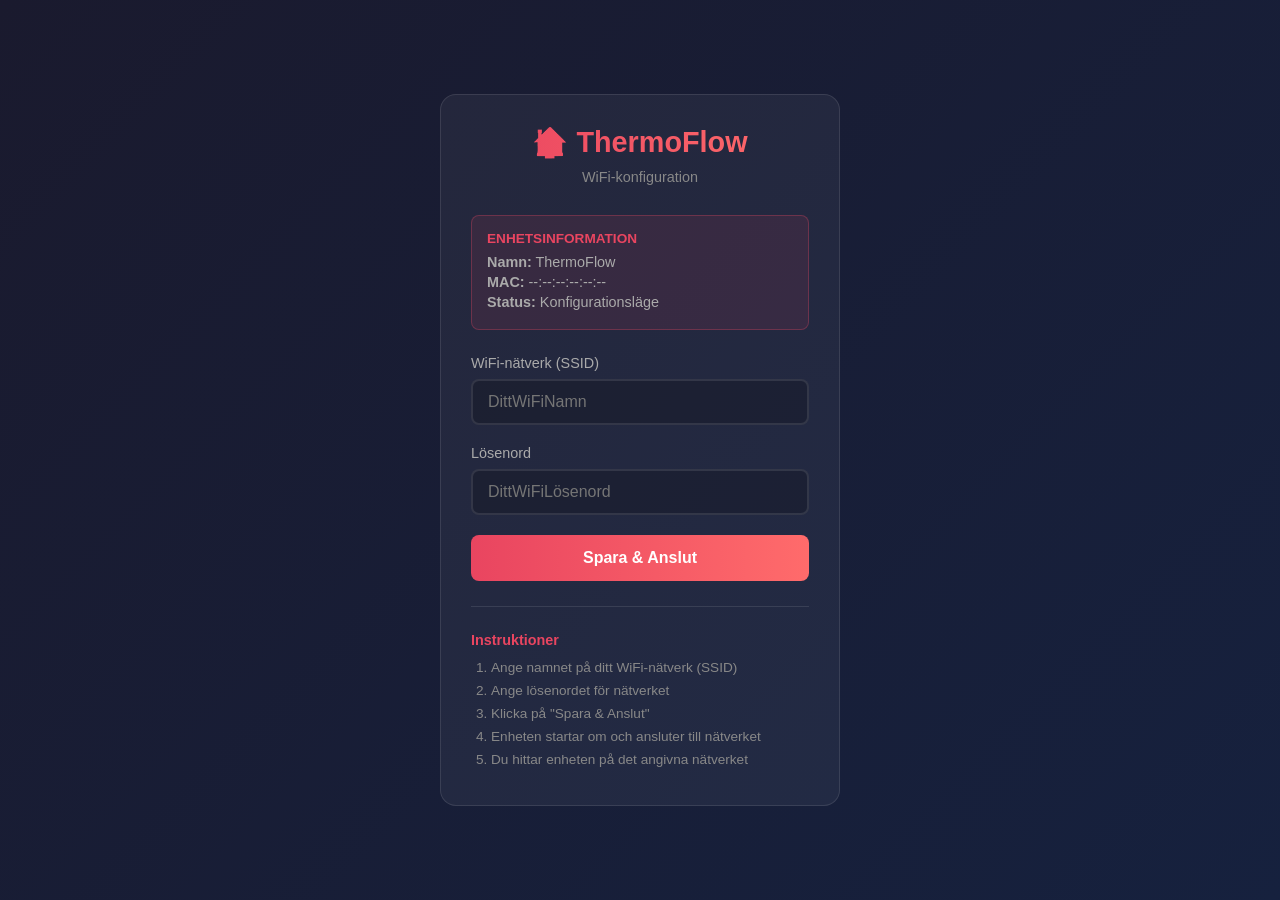
==== components/web_server/web/wifi_config.html @ 9c32014d "Add WiFi Manager with AP mode and web-based configuration - Implement wifi_manager component with AP" ====
<!DOCTYPE html>
<html lang="sv">
<head>
    <meta charset="UTF-8">
    <meta name="viewport" content="width=device-width, initial-scale=1.0">
    <title>ThermoFlow - WiFi Konfiguration</title>
    <style>
        * { margin: 0; padding: 0; box-sizing: border-box; }
        body {
            font-family: -apple-system, BlinkMacSystemFont, 'Segoe UI', Roboto, sans-serif;
            background: linear-gradient(135deg, #1a1a2e 0%, #16213e 100%);
            color: #eee;
            min-height: 100vh;
            display: flex;
            justify-content: center;
            align-items: center;
            padding: 20px;
        }
        .container {
            max-width: 400px;
            width: 100%;
        }
        .card {
            background: rgba(255, 255, 255, 0.05);
            border-radius: 16px;
            padding: 30px;
            border: 1px solid rgba(255, 255, 255, 0.1);
            text-align: center;
        }
        h1 {
            font-size: 1.8rem;
            margin-bottom: 10px;
            background: linear-gradient(90deg, #e94560, #ff6b6b);
            -webkit-background-clip: text;
            -webkit-text-fill-color: transparent;
        }
        .subtitle {
            color: #888;
            margin-bottom: 30px;
            font-size: 0.9rem;
        }
        .device-info {
            background: rgba(233, 69, 96, 0.1);
            border: 1px solid rgba(233, 69, 96, 0.3);
            border-radius: 8px;
            padding: 15px;
            margin-bottom: 25px;
            text-align: left;
        }
        .device-info h3 {
            color: #e94560;
            font-size: 0.85rem;
            margin-bottom: 8px;
            text-transform: uppercase;
        }
        .device-info p {
            color: #aaa;
            font-size: 0.9rem;
            margin: 4px 0;
        }
        .form-group {
            margin-bottom: 20px;
            text-align: left;
        }
        label {
            display: block;
            margin-bottom: 8px;
            color: #aaa;
            font-size: 0.9rem;
        }
        input[type="text"],
        input[type="password"] {
            width: 100%;
            padding: 12px 15px;
            border: 2px solid rgba(255, 255, 255, 0.1);
            border-radius: 8px;
            background: rgba(0, 0, 0, 0.2);
            color: #fff;
            font-size: 1rem;
            transition: border-color 0.3s;
        }
        input:focus {
            outline: none;
            border-color: #e94560;
        }
        .btn {
            width: 100%;
            padding: 14px;
            border: none;
            border-radius: 8px;
            background: linear-gradient(90deg, #e94560, #ff6b6b);
            color: #fff;
            font-size: 1rem;
            font-weight: 600;
            cursor: pointer;
            transition: transform 0.2s, box-shadow 0.2s;
        }
        .btn:hover {
            transform: translateY(-2px);
            box-shadow: 0 5px 20px rgba(233, 69, 96, 0.4);
        }
        .btn:active {
            transform: translateY(0);
        }
        .status {
            margin-top: 20px;
            padding: 12px;
            border-radius: 8px;
            display: none;
        }
        .status.success {
            display: block;
            background: rgba(40, 167, 69, 0.2);
            border: 1px solid #28a745;
            color: #28a745;
        }
        .status.error {
            display: block;
            background: rgba(220, 53, 69, 0.2);
            border: 1px solid #dc3545;
            color: #dc3545;
        }
        .status.loading {
            display: block;
            background: rgba(255, 193, 7, 0.2);
            border: 1px solid #ffc107;
            color: #ffc107;
        }
        .instructions {
            margin-top: 25px;
            padding-top: 25px;
            border-top: 1px solid rgba(255, 255, 255, 0.1);
            text-align: left;
        }
        .instructions h3 {
            color: #e94560;
            font-size: 0.9rem;
            margin-bottom: 12px;
        }
        .instructions ol {
            color: #888;
            font-size: 0.85rem;
            padding-left: 20px;
        }
        .instructions li {
            margin: 8px 0;
        }
        @media (max-width: 480px) {
            .card { padding: 20px; }
            h1 { font-size: 1.5rem; }
        }
    </style>
</head>
<body>
    <div class="container">
        <div class="card">
            <h1>🏠 ThermoFlow</h1>
            <p class="subtitle">WiFi-konfiguration</p>
            
            <div class="device-info">
                <h3>Enhetsinformation</h3>
                <p><strong>Namn:</strong> <span id="device-name">ThermoFlow</span></p>
                <p><strong>MAC:</strong> <span id="device-mac">--:--:--:--:--:--</span></p>
                <p><strong>Status:</strong> Konfigurationsläge</p>
            </div>
            
            <form id="wifi-form">
                <div class="form-group">
                    <label for="ssid">WiFi-nätverk (SSID)</label>
                    <input type="text" id="ssid" name="ssid" placeholder="DittWiFiNamn" required>
                </div>
                
                <div class="form-group">
                    <label for="password">Lösenord</label>
                    <input type="password" id="password" name="password" placeholder="DittWiFiLösenord" required>
                </div>
                
                <button type="submit" class="btn">Spara & Anslut</button>
            </form>
            
            <div id="status" class="status"></div>
            
            <div class="instructions">
                <h3>Instruktioner</h3>
                <ol>
                    <li>Ange namnet på ditt WiFi-nätverk (SSID)</li>
                    <li>Ange lösenordet för nätverket</li>
                    <li>Klicka på "Spara & Anslut"</li>
                    <li>Enheten startar om och ansluter till nätverket</li>
                    <li>Du hittar enheten på det angivna nätverket</li>
                </ol>
            </div>
        </div>
    </div>
    
    <script>
        // Get device info from API
        async function loadDeviceInfo() {
            try {
                const response = await fetch('/api/device/info');
                const data = await response.json();
                document.getElementById('device-name').textContent = data.name || 'ThermoFlow';
                document.getElementById('device-mac').textContent = data.mac || '00:00:00:00:00:00';
            } catch (e) {
                console.log('Could not load device info');
            }
        }
        
        // Handle form submission
        document.getElementById('wifi-form').addEventListener('submit', async (e) => {
            e.preventDefault();
            
            const ssid = document.getElementById('ssid').value.trim();
            const password = document.getElementById('password').value;
            const statusDiv = document.getElementById('status');
            
            if (!ssid || !password) {
                statusDiv.className = 'status error';
                statusDiv.textContent = 'Vänligen fyll i både SSID och lösenord';
                return;
            }
            
            // Show loading
            statusDiv.className = 'status loading';
            statusDiv.textContent = 'Sparar konfiguration...';
            
            try {
                const response = await fetch('/api/wifi/config', {
                    method: 'POST',
                    headers: { 'Content-Type': 'application/json' },
                    body: JSON.stringify({ ssid, password })
                });
                
                if (response.ok) {
                    statusDiv.className = 'status success';
                    statusDiv.innerHTML = '✓ Konfiguration sparad!<br>Enheten startar om...';
                    
                    // Disable form
                    document.getElementById('ssid').disabled = true;
                    document.getElementById('password').disabled = true;
                    document.querySelector('.btn').disabled = true;
                    
                    // Redirect after delay
                    setTimeout(() => {
                        window.location.href = 'http://192.168.4.1';
                    }, 5000);
                } else {
                    const error = await response.text();
                    statusDiv.className = 'status error';
                    statusDiv.textContent = 'Fel: ' + error;
                }
            } catch (e) {
                statusDiv.className = 'status error';
                statusDiv.textContent = 'Fel: Kunde inte ansluta till enheten';
            }
        });
        
        // Load device info on page load
        loadDeviceInfo();
    </script>
</body>
</html>
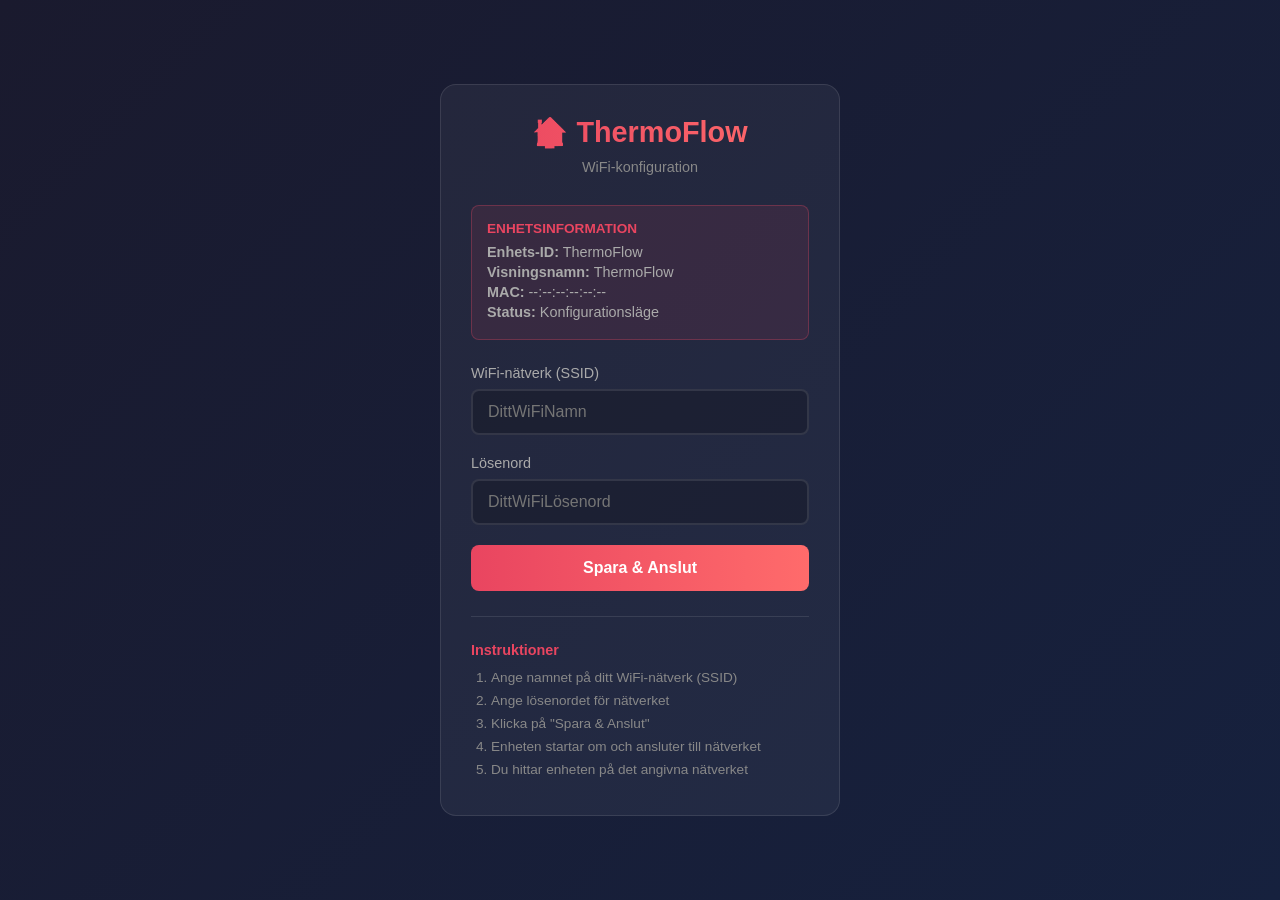
==== commit 39928080: "Link device ID to MAC and separate display name" ====
--- a/components/web_server/web/wifi_config.html
+++ b/components/web_server/web/wifi_config.html
@@ -159,7 +159,8 @@
             
             <div class="device-info">
                 <h3>Enhetsinformation</h3>
-                <p><strong>Namn:</strong> <span id="device-name">ThermoFlow</span></p>
+                <p><strong>Enhets-ID:</strong> <span id="device-id">ThermoFlow</span></p>
+                <p><strong>Visningsnamn:</strong> <span id="device-name">ThermoFlow</span></p>
                 <p><strong>MAC:</strong> <span id="device-mac">--:--:--:--:--:--</span></p>
                 <p><strong>Status:</strong> Konfigurationsläge</p>
             </div>
@@ -199,8 +200,12 @@
             try {
                 const response = await fetch('/api/device/info');
                 const data = await response.json();
-                document.getElementById('device-name').textContent = data.name || 'ThermoFlow';
-                document.getElementById('device-mac').textContent = data.mac || '00:00:00:00:00:00';
+                const deviceId = data.device_id || data.default_name || 'ThermoFlow';
+                document.getElementById('device-id').textContent = deviceId;
+                document.getElementById('device-name').textContent =
+                    data.device_name || data.name || deviceId;
+                document.getElementById('device-mac').textContent =
+                    data.mac_address || data.mac || '00:00:00:00:00:00';
             } catch (e) {
                 console.log('Could not load device info');
             }
